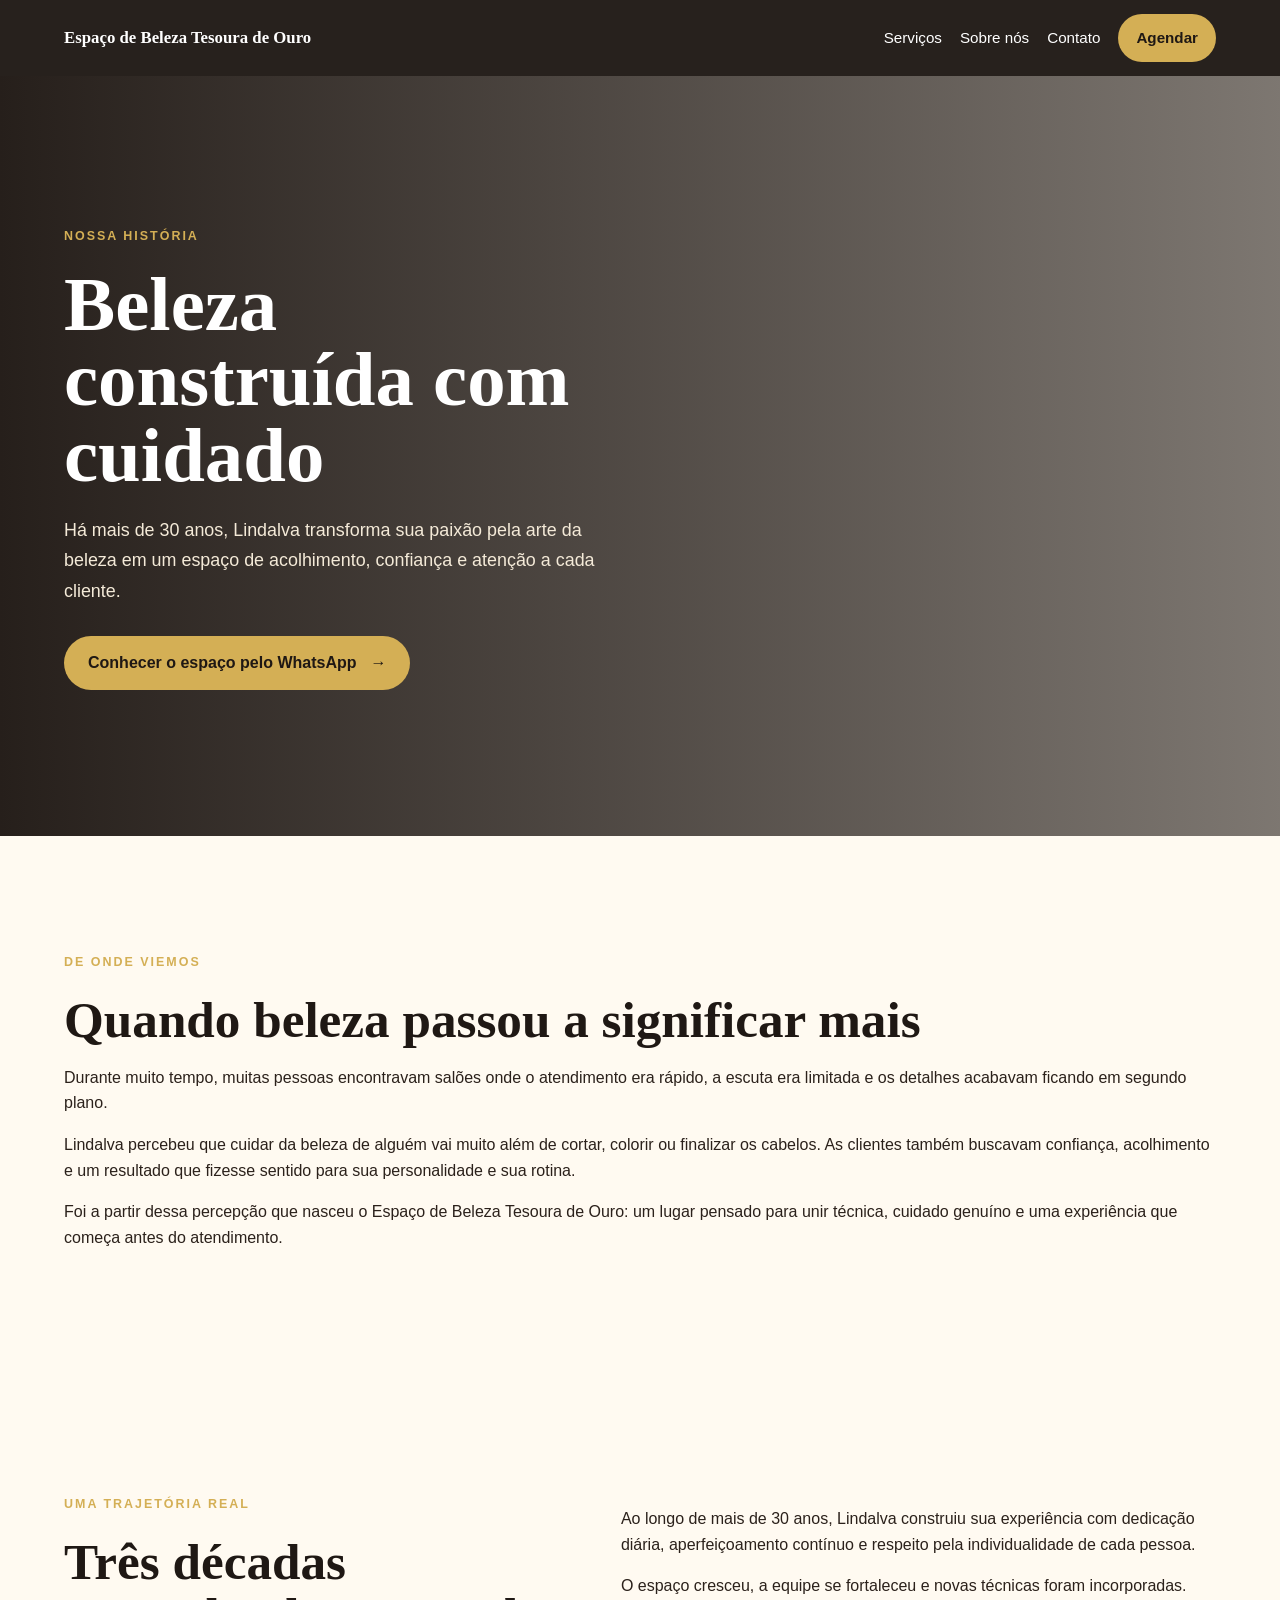
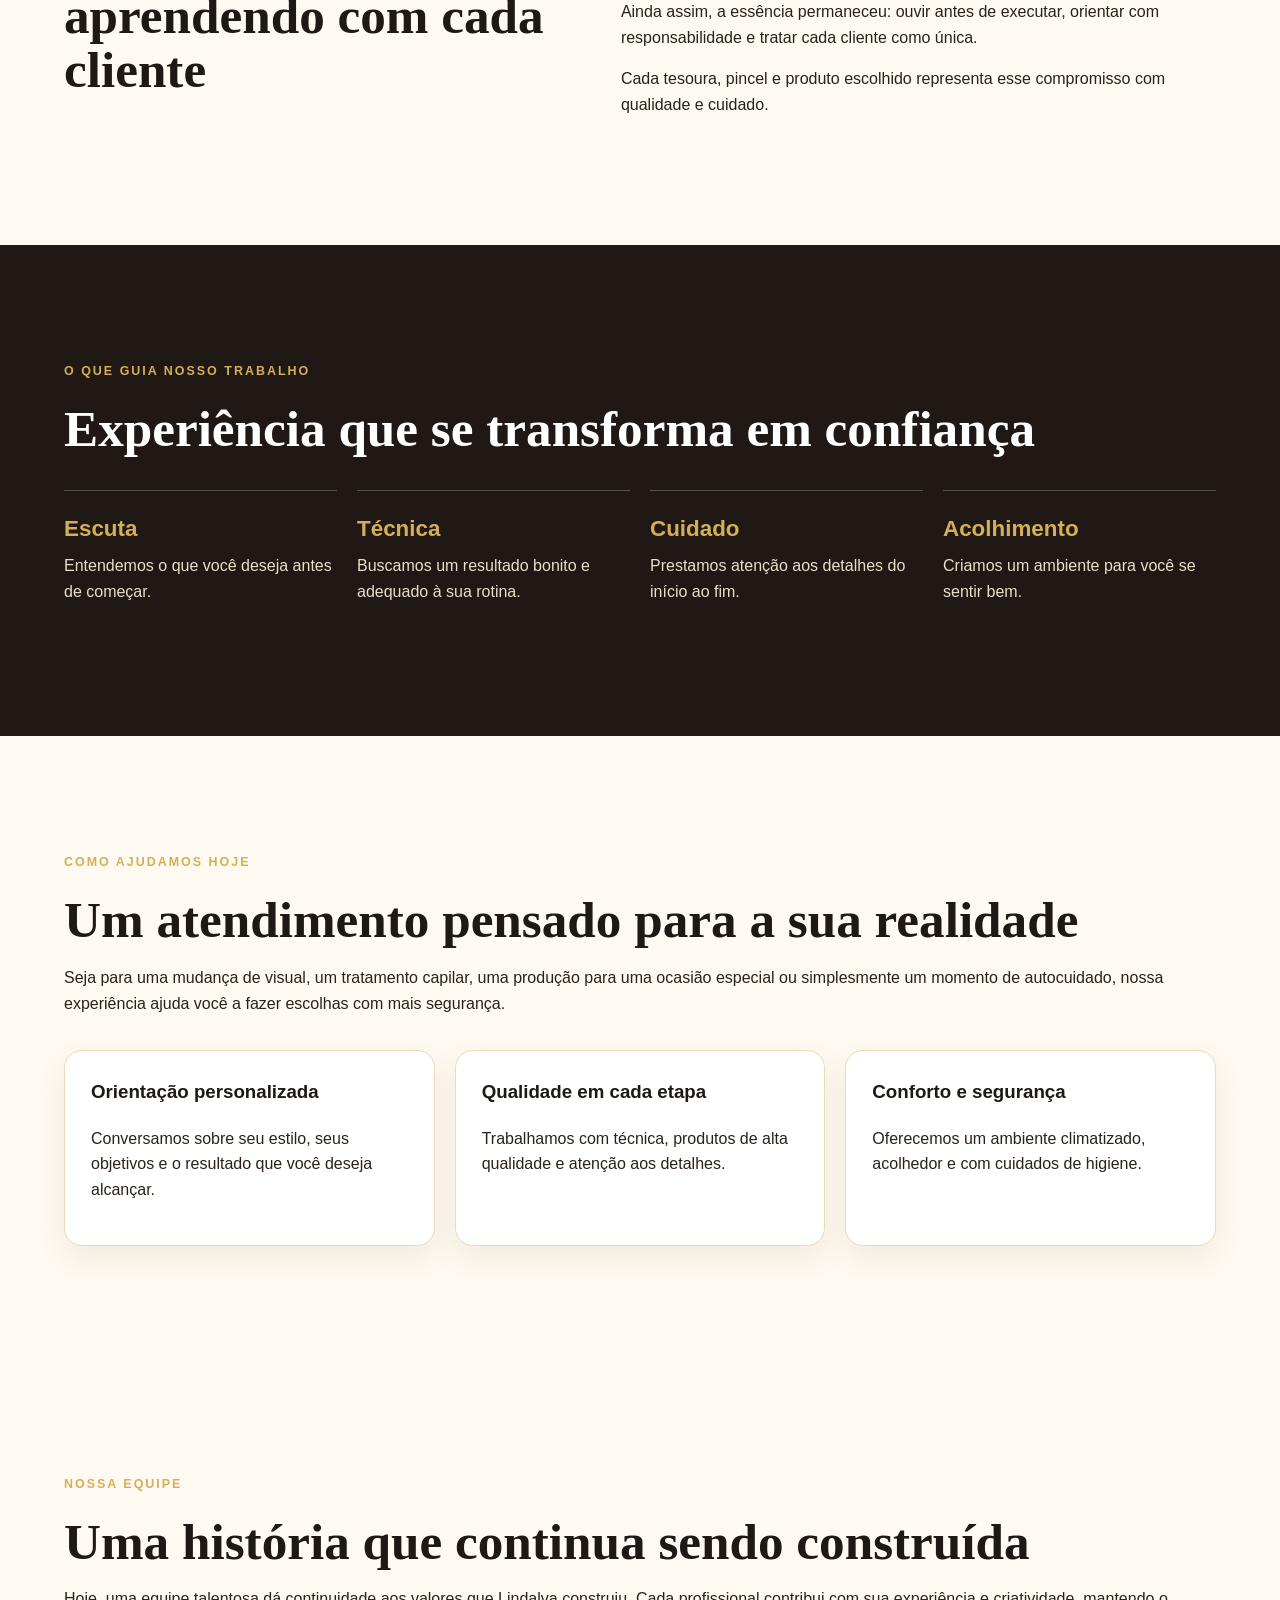
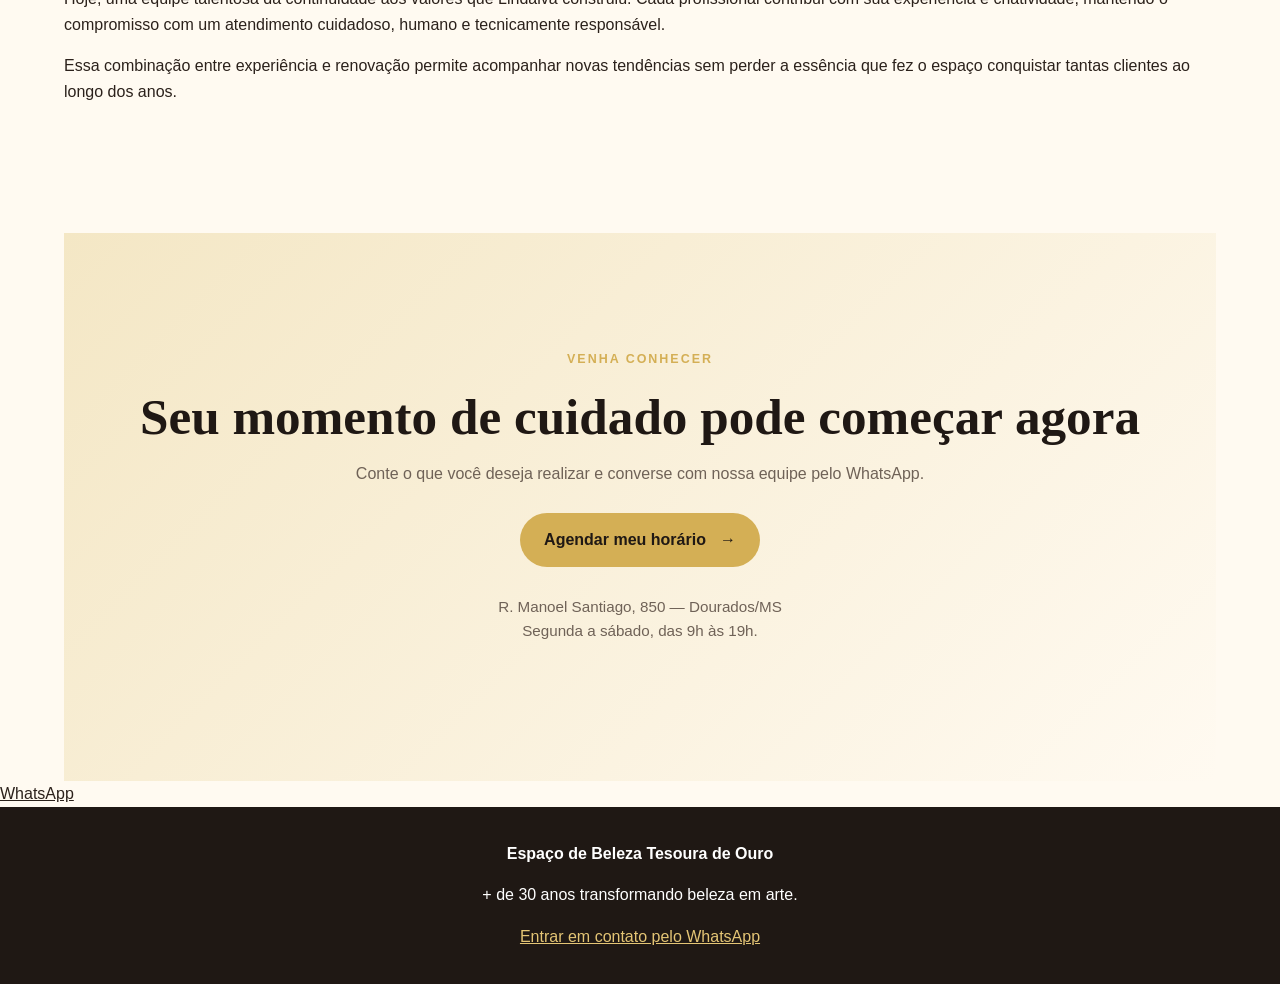
==== sobre.html @ 707a349c "Separa página Sobre da página inicial" ====
<!doctype html>
<html lang="pt-BR">
<head>
  <meta charset="UTF-8">
  <meta name="viewport" content="width=device-width, initial-scale=1.0">
  <meta name="description" content="Conheça a história do Espaço de Beleza Tesoura de Ouro e a trajetória de Lindalva há mais de 30 anos em Dourados.">
  <meta name="theme-color" content="#1f1814">
  <meta property="og:title" content="Sobre nós | Espaço de Beleza Tesoura de Ouro">
  <meta property="og:description" content="Uma história de beleza, cuidado e confiança construída há mais de 30 anos em Dourados.">
  <meta property="og:type" content="website">
  <link rel="stylesheet" href="styles.css">
  <title>Sobre nós | Espaço de Beleza Tesoura de Ouro</title>
</head>
<body>
  <header class="site-header">
    <a class="brand" href="index.html">Espaço de Beleza Tesoura de Ouro</a>
    <nav aria-label="Navegação principal">
      <a href="index.html#servicos">Serviços</a>
      <a href="sobre.html">Sobre nós</a>
      <a href="index.html#contato">Contato</a>
      <a class="nav-cta" href="https://wa.me/556798458335" target="_blank" rel="noopener noreferrer">Agendar</a>
    </nav>
  </header>

  <main>
    <section class="hero" id="sobre">
      <div class="hero-content">
        <span class="eyebrow">NOSSA HISTÓRIA</span>
        <h1>Beleza construída com cuidado</h1>
        <p>Há mais de 30 anos, Lindalva transforma sua paixão pela arte da beleza em um espaço de acolhimento, confiança e atenção a cada cliente.</p>
        <a class="hero-cta" href="https://wa.me/556798458335" target="_blank" rel="noopener noreferrer">Conhecer o espaço pelo WhatsApp <span aria-hidden="true">→</span></a>
      </div>
    </section>

    <section class="section about-story">
      <span class="eyebrow">DE ONDE VIEMOS</span>
      <h2>Quando beleza passou a significar mais</h2>
      <p>Durante muito tempo, muitas pessoas encontravam salões onde o atendimento era rápido, a escuta era limitada e os detalhes acabavam ficando em segundo plano.</p>
      <p>Lindalva percebeu que cuidar da beleza de alguém vai muito além de cortar, colorir ou finalizar os cabelos. As clientes também buscavam confiança, acolhimento e um resultado que fizesse sentido para sua personalidade e sua rotina.</p>
      <p>Foi a partir dessa percepção que nasceu o Espaço de Beleza Tesoura de Ouro: um lugar pensado para unir técnica, cuidado genuíno e uma experiência que começa antes do atendimento.</p>
    </section>

    <section class="section split">
      <div><span class="eyebrow">UMA TRAJETÓRIA REAL</span><h2>Três décadas aprendendo com cada cliente</h2></div>
      <div><p>Ao longo de mais de 30 anos, Lindalva construiu sua experiência com dedicação diária, aperfeiçoamento contínuo e respeito pela individualidade de cada pessoa.</p><p>O espaço cresceu, a equipe se fortaleceu e novas técnicas foram incorporadas. Ainda assim, a essência permaneceu: ouvir antes de executar, orientar com responsabilidade e tratar cada cliente como única.</p><p>Cada tesoura, pincel e produto escolhido representa esse compromisso com qualidade e cuidado.</p></div>
    </section>

    <section class="section highlight">
      <span class="eyebrow">O QUE GUIA NOSSO TRABALHO</span><h2>Experiência que se transforma em confiança</h2>
      <div class="benefits"><div><strong>Escuta</strong><span>Entendemos o que você deseja antes de começar.</span></div><div><strong>Técnica</strong><span>Buscamos um resultado bonito e adequado à sua rotina.</span></div><div><strong>Cuidado</strong><span>Prestamos atenção aos detalhes do início ao fim.</span></div><div><strong>Acolhimento</strong><span>Criamos um ambiente para você se sentir bem.</span></div></div>
    </section>

    <section class="section"><span class="eyebrow">COMO AJUDAMOS HOJE</span><h2>Um atendimento pensado para a sua realidade</h2><p>Seja para uma mudança de visual, um tratamento capilar, uma produção para uma ocasião especial ou simplesmente um momento de autocuidado, nossa experiência ajuda você a fazer escolhas com mais segurança.</p><div class="cards"><article class="card"><h3>Orientação personalizada</h3><p>Conversamos sobre seu estilo, seus objetivos e o resultado que você deseja alcançar.</p></article><article class="card"><h3>Qualidade em cada etapa</h3><p>Trabalhamos com técnica, produtos de alta qualidade e atenção aos detalhes.</p></article><article class="card"><h3>Conforto e segurança</h3><p>Oferecemos um ambiente climatizado, acolhedor e com cuidados de higiene.</p></article></div></section>

    <section class="section"><span class="eyebrow">NOSSA EQUIPE</span><h2>Uma história que continua sendo construída</h2><p>Hoje, uma equipe talentosa dá continuidade aos valores que Lindalva construiu. Cada profissional contribui com sua experiência e criatividade, mantendo o compromisso com um atendimento cuidadoso, humano e tecnicamente responsável.</p><p>Essa combinação entre experiência e renovação permite acompanhar novas tendências sem perder a essência que fez o espaço conquistar tantas clientes ao longo dos anos.</p></section>

    <section class="cta-section" id="contato"><span class="eyebrow">VENHA CONHECER</span><h2>Seu momento de cuidado pode começar agora</h2><p>Conte o que você deseja realizar e converse com nossa equipe pelo WhatsApp.</p><a class="hero-cta" href="https://wa.me/556798458335" target="_blank" rel="noopener noreferrer">Agendar meu horário <span aria-hidden="true">→</span></a><p class="contact-info">R. Manoel Santiago, 850 — Dourados/MS<br>Segunda a sábado, das 9h às 19h.</p></section>
  </main>

  <a class="whatsapp-float" href="https://wa.me/556798458335" target="_blank" rel="noopener noreferrer" aria-label="Agendar horário pelo WhatsApp">WhatsApp</a>
  <footer><strong>Espaço de Beleza Tesoura de Ouro</strong><p>+ de 30 anos transformando beleza em arte.</p><a href="https://wa.me/556798458335" target="_blank" rel="noopener noreferrer">Entrar em contato pelo WhatsApp</a></footer>
</body>
</html>
---- styles.css ----
:root {
  --gold: #d4af55;
  --gold-light: #e4c575;
  --dark: #1f1814;
  --cream: #fffaf1;
  --text: #2b211b;
  --muted: #6f6257;
  --content: 1180px;
}

* { box-sizing: border-box; }
html { scroll-behavior: smooth; overflow-x: hidden; }
body { margin: 0; overflow-x: hidden; color: var(--text); background: var(--cream); font-family: Arial, sans-serif; line-height: 1.6; }
img { display: block; max-width: 100%; height: auto; }
a { color: inherit; }

.site-header {
  position: sticky;
  top: 0;
  z-index: 10;
  display: flex;
  align-items: center;
  justify-content: space-between;
  gap: 20px;
  min-height: 72px;
  padding: 14px 5%;
  color: #fff;
  background: rgba(31, 24, 20, 0.96);
  backdrop-filter: blur(12px);
}

.brand { max-width: 300px; color: #fff; font-family: Georgia, serif; font-size: 1.05rem; font-weight: 700; text-decoration: none; line-height: 1.2; }
.site-header nav { display: flex; align-items: center; gap: 18px; }
.site-header nav a { color: #fff; font-size: .95rem; text-decoration: none; }
.nav-cta, .hero-cta { min-height: 48px; }
.nav-cta { display: inline-flex; align-items: center; justify-content: center; padding: 10px 18px; border-radius: 999px; color: var(--dark) !important; background: var(--gold); font-weight: 700; }

.hero {
  min-height: min(760px, calc(100svh - 72px));
  padding: clamp(64px, 9vw, 110px) 5%;
  display: grid;
  grid-template-columns: minmax(0, 1fr) minmax(0, 1fr);
  align-items: center;
  gap: clamp(32px, 6vw, 76px);
  color: #fff;
  background: linear-gradient(90deg, rgba(31, 24, 20, .97), rgba(31, 24, 20, .58)), url("assets/hero-salao.webp") center/cover;
}
.hero-content { width: 100%; max-width: 650px; }
.eyebrow { display: inline-block; margin-bottom: 20px; color: var(--gold); font-size: .78rem; font-weight: 700; letter-spacing: .16em; }
.hero h1 { max-width: 760px; margin: 0 0 22px; font-family: Georgia, serif; font-size: clamp(2.7rem, 6vw, 5.8rem); line-height: .98; }
.hero p { max-width: 560px; margin: 0 0 30px; color: #f4ead8; font-size: clamp(1rem, 1.4vw, 1.15rem); line-height: 1.7; }
.hero-cta { display: inline-flex; align-items: center; justify-content: center; gap: 14px; padding: 14px 24px; border-radius: 999px; color: var(--dark); background: var(--gold); font-weight: 700; text-decoration: none; transition: transform .25s ease, background .25s ease; }
.hero-cta:hover, .hero-cta:focus-visible { background: var(--gold-light); transform: translateY(-2px); }
.hero-cta:focus-visible, a:focus-visible { outline: 3px solid #fff; outline-offset: 3px; }
.hero-proof { display: flex; flex-wrap: wrap; gap: 10px 22px; margin-top: 28px; color: #eadfc9; font-size: .9rem; }
.hero-proof span::before { content: "✦"; margin-right: 8px; color: var(--gold); }
.hero-visual { display: none; }

.section, .cta-section { width: min(100% - 10%, var(--content)); margin: auto; padding: clamp(64px, 9vw, 112px) 0; }
.section h2, .cta-section h2 { margin: 0 0 18px; color: var(--dark); font-family: Georgia, serif; font-size: clamp(2rem, 4vw, 3.4rem); line-height: 1.05; }
.section-lead { max-width: 650px; color: var(--muted); font-size: 1.08rem; }
.cards, .benefits, .steps { display: grid; gap: 20px; }
.cards { grid-template-columns: repeat(3, minmax(0, 1fr)); margin-top: 34px; }
.card { min-width: 0; padding: 26px; border: 1px solid #eadbb4; border-radius: 18px; background: #fff; box-shadow: 0 12px 30px rgba(59, 42, 17, .08); }
.card h3 { margin-top: 0; color: var(--dark); }
.highlight { max-width: none; width: 100%; padding-right: 5%; padding-left: 5%; color: #fff; background: var(--dark); }
.highlight h2 { color: #fff; }
.benefits { grid-template-columns: repeat(4, minmax(0, 1fr)); max-width: var(--content); margin: 34px auto 0; }
.benefits div { display: flex; flex-direction: column; gap: 6px; padding: 20px 0; border-top: 1px solid rgba(255,255,255,.25); }
.benefits strong { color: var(--gold); font-size: 1.4rem; }
.benefits span { color: #eadfc9; }
.split { display: grid; grid-template-columns: .9fr 1.1fr; gap: 70px; }
.testimonials cite { display: block; margin-top: 18px; color: var(--muted); font-style: normal; font-weight: 700; }
.steps { grid-template-columns: repeat(3, minmax(0, 1fr)); margin-top: 34px; }
.steps strong { color: var(--gold); font-size: 1.8rem; }
.cta-section { max-width: none; padding-right: 5%; padding-left: 5%; text-align: center; background: linear-gradient(135deg, #f4e7c5, #fffaf1); }
.cta-section p { max-width: 600px; margin: 0 auto 26px; color: var(--muted); }
.contact-info { margin-top: 28px !important; font-size: .95rem; }
footer { padding: 34px 5%; text-align: center; color: #fff; background: var(--dark); }
footer a { color: var(--gold-light); }

@media (max-width: 820px) {
  .site-header { align-items: flex-start; flex-direction: column; gap: 12px; }
  .site-header nav { width: 100%; justify-content: space-between; gap: 8px; overflow-x: auto; padding-bottom: 2px; scrollbar-width: none; }
  .site-header nav::-webkit-scrollbar { display: none; }
  .site-header nav a { flex: 0 0 auto; min-height: 44px; display: inline-flex; align-items: center; }
  .hero { min-height: 680px; grid-template-columns: 1fr; background-position: 68% center; }
  .hero h1 { font-size: clamp(2.8rem, 13vw, 4.8rem); }
  .hero-cta { width: 100%; min-height: 52px; padding: 15px 20px; }
  .hero-proof { flex-direction: column; gap: 9px; }
  .hero-visual { display: none; }
  .split, .cards, .benefits, .steps { grid-template-columns: 1fr; gap: 16px; }
  .section, .cta-section { width: min(100% - 10%, var(--content)); padding-top: 68px; padding-bottom: 68px; }
  .card { padding: 22px; }
  .highlight { width: 100%; padding-right: 5%; padding-left: 5%; }
}

@media (max-width: 480px) {
  .site-header { padding: 12px 5%; }
  .brand { max-width: 260px; font-size: .98rem; }
  .hero { min-height: 640px; padding: 64px 5% 54px; }
  .hero h1 { font-size: clamp(2.65rem, 14vw, 4rem); }
  .hero p { font-size: 1rem; line-height: 1.6; }
  .eyebrow { font-size: .7rem; letter-spacing: .12em; }
  .section, .cta-section { width: min(100% - 10%, var(--content)); }
  .section h2, .cta-section h2 { font-size: 2.2rem; }
}

@media (prefers-reduced-motion: reduce) {
  html { scroll-behavior: auto; }
  *, *::before, *::after { transition-duration: .01ms !important; animation-duration: .01ms !important; }
}
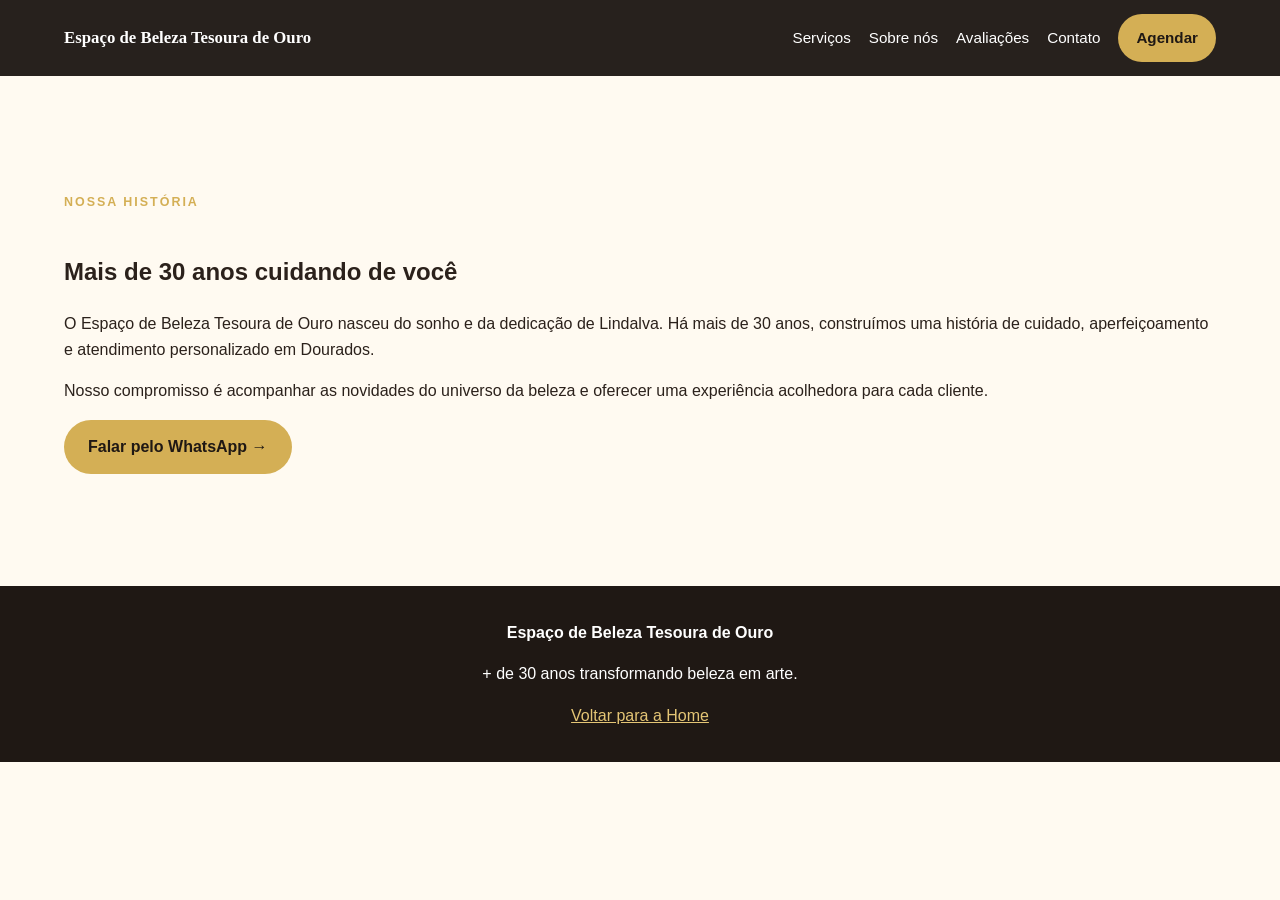
==== commit 336ace67: "Corrige texto de experiência para mais de 30 anos" ====
--- a/sobre.html
+++ b/sobre.html
@@ -3,61 +3,19 @@
 <head>
   <meta charset="UTF-8">
   <meta name="viewport" content="width=device-width, initial-scale=1.0">
-  <meta name="description" content="Conheça a história do Espaço de Beleza Tesoura de Ouro e a trajetória de Lindalva há mais de 30 anos em Dourados.">
+  <meta name="description" content="Conheça a história do Espaço de Beleza Tesoura de Ouro.">
   <meta name="theme-color" content="#1f1814">
-  <meta property="og:title" content="Sobre nós | Espaço de Beleza Tesoura de Ouro">
-  <meta property="og:description" content="Uma história de beleza, cuidado e confiança construída há mais de 30 anos em Dourados.">
-  <meta property="og:type" content="website">
   <link rel="stylesheet" href="styles.css">
   <title>Sobre nós | Espaço de Beleza Tesoura de Ouro</title>
 </head>
 <body>
   <header class="site-header">
     <a class="brand" href="index.html">Espaço de Beleza Tesoura de Ouro</a>
-    <nav aria-label="Navegação principal">
-      <a href="index.html#servicos">Serviços</a>
-      <a href="sobre.html">Sobre nós</a>
-      <a href="index.html#contato">Contato</a>
-      <a class="nav-cta" href="https://wa.me/556798458335" target="_blank" rel="noopener noreferrer">Agendar</a>
-    </nav>
+    <nav aria-label="Navegação principal"><a href="index.html#servicos">Serviços</a><a href="sobre.html">Sobre nós</a><a href="index.html#avaliacoes">Avaliações</a><a href="index.html#contato">Contato</a><a class="nav-cta" href="https://www.trinks.com/salao-tesoura-de-ouro-" target="_blank" rel="noopener noreferrer">Agendar</a></nav>
   </header>
-
   <main>
-    <section class="hero" id="sobre">
-      <div class="hero-content">
-        <span class="eyebrow">NOSSA HISTÓRIA</span>
-        <h1>Beleza construída com cuidado</h1>
-        <p>Há mais de 30 anos, Lindalva transforma sua paixão pela arte da beleza em um espaço de acolhimento, confiança e atenção a cada cliente.</p>
-        <a class="hero-cta" href="https://wa.me/556798458335" target="_blank" rel="noopener noreferrer">Conhecer o espaço pelo WhatsApp <span aria-hidden="true">→</span></a>
-      </div>
-    </section>
-
-    <section class="section about-story">
-      <span class="eyebrow">DE ONDE VIEMOS</span>
-      <h2>Quando beleza passou a significar mais</h2>
-      <p>Durante muito tempo, muitas pessoas encontravam salões onde o atendimento era rápido, a escuta era limitada e os detalhes acabavam ficando em segundo plano.</p>
-      <p>Lindalva percebeu que cuidar da beleza de alguém vai muito além de cortar, colorir ou finalizar os cabelos. As clientes também buscavam confiança, acolhimento e um resultado que fizesse sentido para sua personalidade e sua rotina.</p>
-      <p>Foi a partir dessa percepção que nasceu o Espaço de Beleza Tesoura de Ouro: um lugar pensado para unir técnica, cuidado genuíno e uma experiência que começa antes do atendimento.</p>
-    </section>
-
-    <section class="section split">
-      <div><span class="eyebrow">UMA TRAJETÓRIA REAL</span><h2>Três décadas aprendendo com cada cliente</h2></div>
-      <div><p>Ao longo de mais de 30 anos, Lindalva construiu sua experiência com dedicação diária, aperfeiçoamento contínuo e respeito pela individualidade de cada pessoa.</p><p>O espaço cresceu, a equipe se fortaleceu e novas técnicas foram incorporadas. Ainda assim, a essência permaneceu: ouvir antes de executar, orientar com responsabilidade e tratar cada cliente como única.</p><p>Cada tesoura, pincel e produto escolhido representa esse compromisso com qualidade e cuidado.</p></div>
-    </section>
-
-    <section class="section highlight">
-      <span class="eyebrow">O QUE GUIA NOSSO TRABALHO</span><h2>Experiência que se transforma em confiança</h2>
-      <div class="benefits"><div><strong>Escuta</strong><span>Entendemos o que você deseja antes de começar.</span></div><div><strong>Técnica</strong><span>Buscamos um resultado bonito e adequado à sua rotina.</span></div><div><strong>Cuidado</strong><span>Prestamos atenção aos detalhes do início ao fim.</span></div><div><strong>Acolhimento</strong><span>Criamos um ambiente para você se sentir bem.</span></div></div>
-    </section>
-
-    <section class="section"><span class="eyebrow">COMO AJUDAMOS HOJE</span><h2>Um atendimento pensado para a sua realidade</h2><p>Seja para uma mudança de visual, um tratamento capilar, uma produção para uma ocasião especial ou simplesmente um momento de autocuidado, nossa experiência ajuda você a fazer escolhas com mais segurança.</p><div class="cards"><article class="card"><h3>Orientação personalizada</h3><p>Conversamos sobre seu estilo, seus objetivos e o resultado que você deseja alcançar.</p></article><article class="card"><h3>Qualidade em cada etapa</h3><p>Trabalhamos com técnica, produtos de alta qualidade e atenção aos detalhes.</p></article><article class="card"><h3>Conforto e segurança</h3><p>Oferecemos um ambiente climatizado, acolhedor e com cuidados de higiene.</p></article></div></section>
-
-    <section class="section"><span class="eyebrow">NOSSA EQUIPE</span><h2>Uma história que continua sendo construída</h2><p>Hoje, uma equipe talentosa dá continuidade aos valores que Lindalva construiu. Cada profissional contribui com sua experiência e criatividade, mantendo o compromisso com um atendimento cuidadoso, humano e tecnicamente responsável.</p><p>Essa combinação entre experiência e renovação permite acompanhar novas tendências sem perder a essência que fez o espaço conquistar tantas clientes ao longo dos anos.</p></section>
-
-    <section class="cta-section" id="contato"><span class="eyebrow">VENHA CONHECER</span><h2>Seu momento de cuidado pode começar agora</h2><p>Conte o que você deseja realizar e converse com nossa equipe pelo WhatsApp.</p><a class="hero-cta" href="https://wa.me/556798458335" target="_blank" rel="noopener noreferrer">Agendar meu horário <span aria-hidden="true">→</span></a><p class="contact-info">R. Manoel Santiago, 850 — Dourados/MS<br>Segunda a sábado, das 9h às 19h.</p></section>
+    <section class="section"><span class="eyebrow">NOSSA HISTÓRIA</span><h1>Mais de 30 anos cuidando de você</h1><p>O Espaço de Beleza Tesoura de Ouro nasceu do sonho e da dedicação de Lindalva. Há mais de 30 anos, construímos uma história de cuidado, aperfeiçoamento e atendimento personalizado em Dourados.</p><p>Nosso compromisso é acompanhar as novidades do universo da beleza e oferecer uma experiência acolhedora para cada cliente.</p><a class="hero-cta" href="https://wa.me/556798458335" target="_blank" rel="noopener noreferrer">Falar pelo WhatsApp →</a></section>
   </main>
-
-  <a class="whatsapp-float" href="https://wa.me/556798458335" target="_blank" rel="noopener noreferrer" aria-label="Agendar horário pelo WhatsApp">WhatsApp</a>
-  <footer><strong>Espaço de Beleza Tesoura de Ouro</strong><p>+ de 30 anos transformando beleza em arte.</p><a href="https://wa.me/556798458335" target="_blank" rel="noopener noreferrer">Entrar em contato pelo WhatsApp</a></footer>
+  <footer><strong>Espaço de Beleza Tesoura de Ouro</strong><p>+ de 30 anos transformando beleza em arte.</p><a href="index.html">Voltar para a Home</a></footer>
 </body>
-</html>
+</html>
--- a/styles.css
+++ b/styles.css
@@ -76,6 +76,7 @@
 .cta-section { max-width: none; padding-right: 5%; padding-left: 5%; text-align: center; background: linear-gradient(135deg, #f4e7c5, #fffaf1); }
 .cta-section p { max-width: 600px; margin: 0 auto 26px; color: var(--muted); }
 .contact-info { margin-top: 28px !important; font-size: .95rem; }
+.whatsapp-float { position: fixed; right: 20px; bottom: 20px; z-index: 20; padding: 14px 18px; border-radius: 999px; color: #fff; background: #25d366; font-weight: 700; text-decoration: none; box-shadow: 0 8px 20px rgba(0,0,0,.2); }
 footer { padding: 34px 5%; text-align: center; color: #fff; background: var(--dark); }
 footer a { color: var(--gold-light); }
 
@@ -109,4 +110,4 @@
 @media (prefers-reduced-motion: reduce) {
   html { scroll-behavior: auto; }
   *, *::before, *::after { transition-duration: .01ms !important; animation-duration: .01ms !important; }
-}
+}
